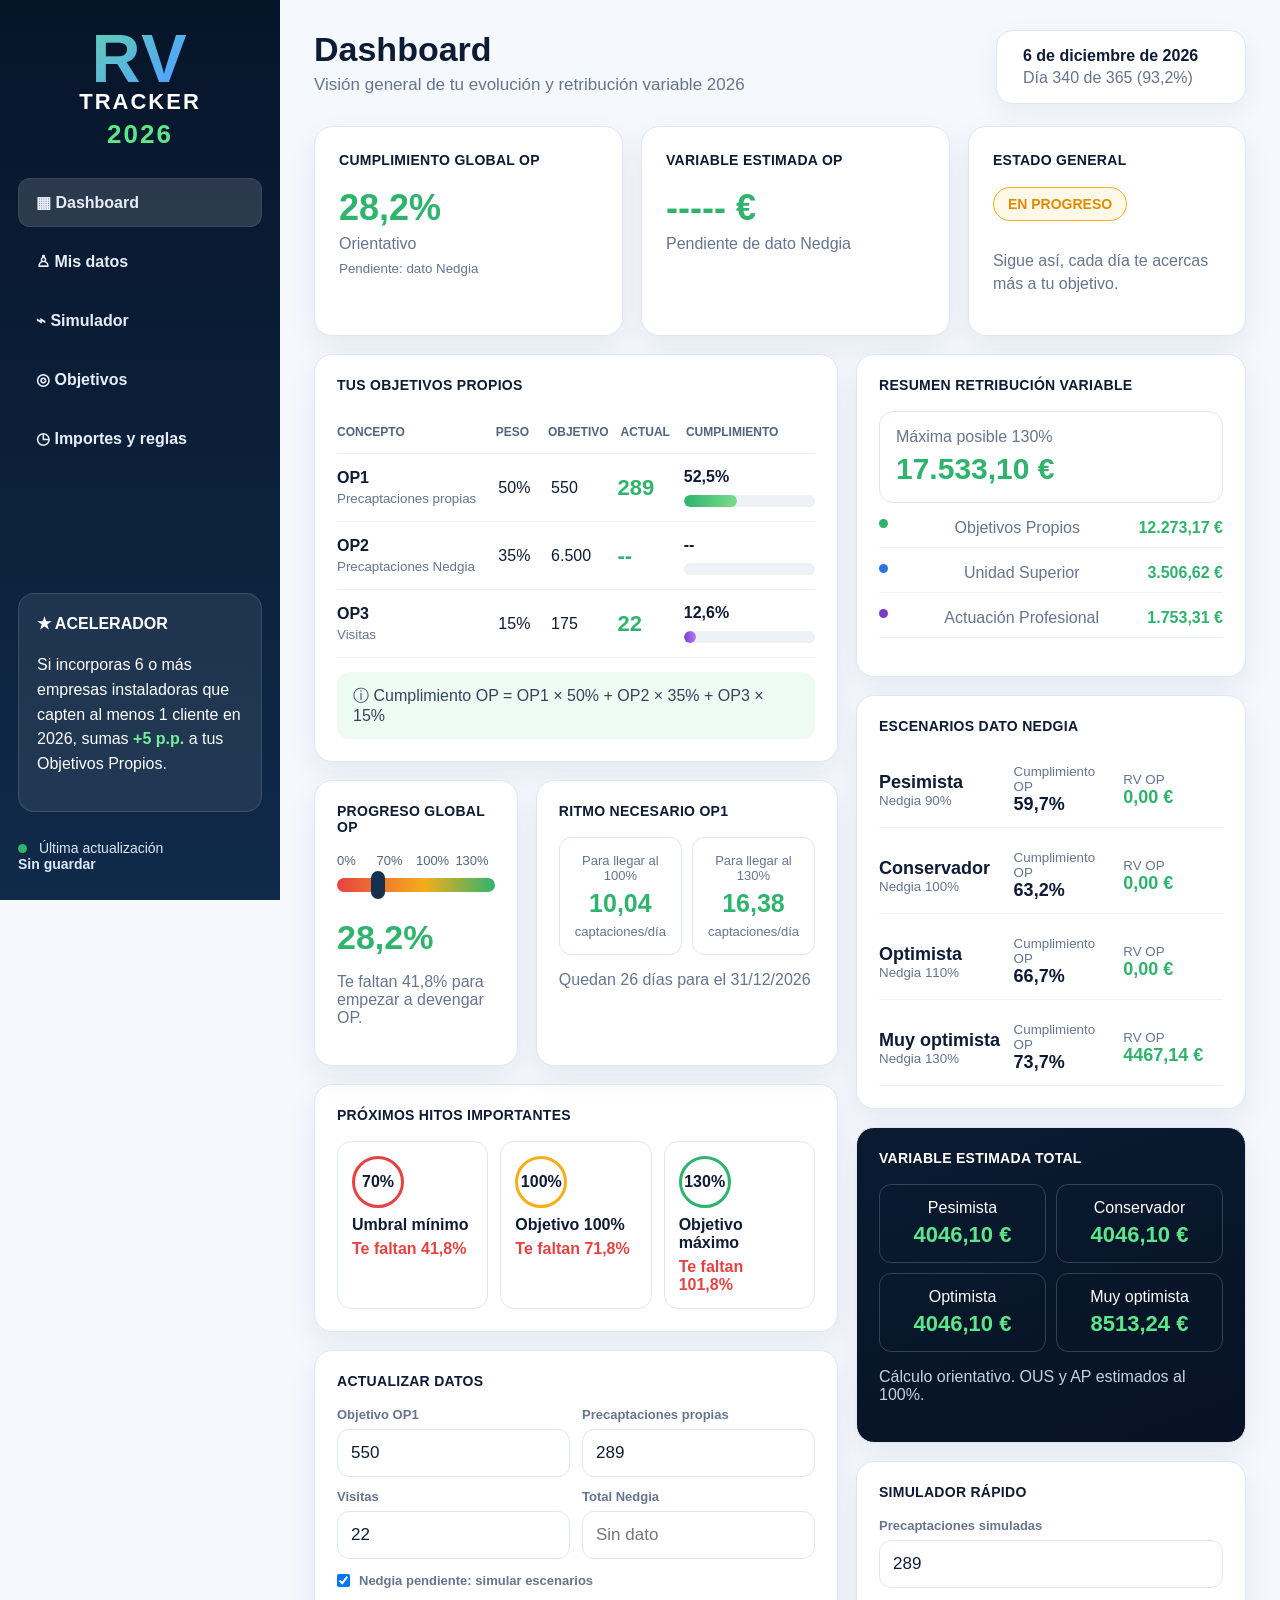
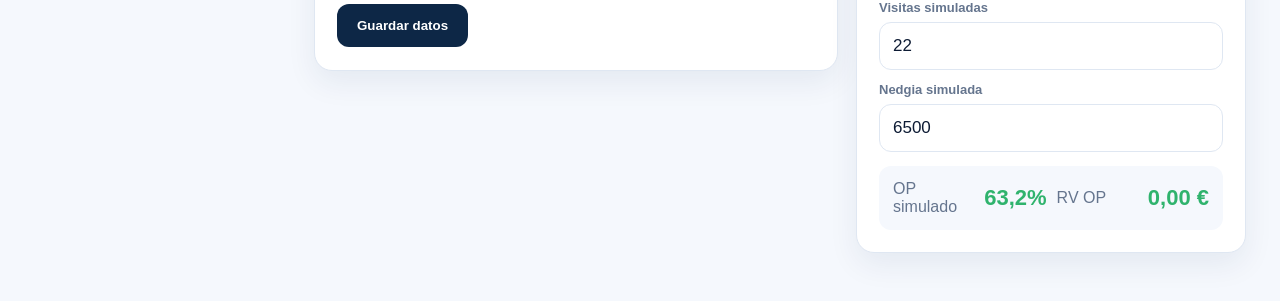
==== index.html @ 06a09317 "Add files via upload" ====
<!DOCTYPE html>
<html lang="es">
<head>
  <meta charset="UTF-8" />
  <meta name="viewport" content="width=device-width, initial-scale=1.0"/>
  <title>RV Tracker 2026</title>
  <link rel="stylesheet" href="style.css"/>
</head>
<body>
  <div class="layout">
    <aside class="sidebar">
      <div class="logo">
        <div class="rv">RV</div>
        <div>TRACKER</div>
        <span>2026</span>
      </div>

      <nav>
        <a class="active">▦ Dashboard</a>
        <a>♙ Mis datos</a>
        <a>⌁ Simulador</a>
        <a>◎ Objetivos</a>
        <a>◷ Importes y reglas</a>
      </nav>

      <div class="accelerator">
        <strong>★ ACELERADOR</strong>
        <p>Si incorporas 6 o más empresas instaladoras que capten al menos 1 cliente en 2026, sumas <b>+5 p.p.</b> a tus Objetivos Propios.</p>
      </div>

      <div class="updated">
        <span></span>
        Última actualización<br>
        <b id="lastUpdate">Sin guardar</b>
      </div>
    </aside>

    <main class="main">
      <header class="top">
        <div>
          <h1>Dashboard</h1>
          <p>Visión general de tu evolución y retribución variable 2026</p>
        </div>
        <div class="date-card">
          <strong id="todayText"></strong>
          <span id="yearProgress"></span>
        </div>
      </header>

      <section class="cards">
        <article class="card big-number">
          <span>CUMPLIMIENTO GLOBAL OP</span>
          <strong id="opGlobalCard">0%</strong>
          <p id="opGlobalSub">Orientativo</p>
          <small id="opGlobalPending">Pendiente: dato Nedgia</small>
        </article>

        <article class="card big-number">
          <span>VARIABLE ESTIMADA OP</span>
          <strong id="rvOp">----- €</strong>
          <p id="rvStatus">Pendiente de dato Nedgia</p>
        </article>

        <article class="card status-card">
          <span>ESTADO GENERAL</span>
          <strong id="statusBadge">EN PROGRESO</strong>
          <p id="statusText">Sigue así, cada día te acercas más a tu objetivo.</p>
        </article>
      </section>

      <section class="content">
        <div class="left">
          <article class="panel">
            <h2>Tus objetivos propios</h2>
            <div class="objectives">
              <div class="row header">
                <span>Concepto</span><span>Peso</span><span>Objetivo</span><span>Actual</span><span>Cumplimiento</span>
              </div>

              <div class="row">
                <div><b>OP1</b><small>Precaptaciones propias</small></div>
                <span>50%</span>
                <span id="op1TargetNow">550</span>
                <strong id="op1Now">289</strong>
                <div><b id="op1Pct">0%</b><div class="mini-bar"><i id="op1Fill"></i></div></div>
              </div>

              <div class="row">
                <div><b>OP2</b><small>Precaptaciones Nedgia</small></div>
                <span>35%</span>
                <span>6.500</span>
                <strong id="op2Now">--</strong>
                <div><b id="op2Pct">--</b><div class="mini-bar"><i id="op2Fill"></i></div></div>
              </div>

              <div class="row">
                <div><b>OP3</b><small>Visitas</small></div>
                <span>15%</span>
                <span>175</span>
                <strong id="op3Now">22</strong>
                <div><b id="op3Pct">0%</b><div class="mini-bar purple"><i id="op3Fill"></i></div></div>
              </div>
            </div>
            <div class="formula">ⓘ Cumplimiento OP = OP1 × 50% + OP2 × 35% + OP3 × 15%</div>
          </article>

          <section class="two">
            <article class="panel">
              <h2>Progreso global OP</h2>
              <div class="range">
                <span>0%</span><span>70%</span><span>100%</span><span>130%</span>
                <div class="range-bar"><i id="globalMarker"></i></div>
              </div>
              <strong class="huge" id="globalHuge">0%</strong>
              <p id="globalHelp">Estás avanzando hacia el umbral mínimo.</p>
            </article>

            <article class="panel">
              <h2>Ritmo necesario OP1</h2>
              <div class="rhythm">
                <div><span>Para llegar al 100%</span><strong id="daily100">0</strong><small>captaciones/día</small></div>
                <div><span>Para llegar al 130%</span><strong id="daily130">0</strong><small>captaciones/día</small></div>
              </div>
              <p id="daysLeft"></p>
            </article>
          </section>

          <article class="panel">
            <h2>Próximos hitos importantes</h2>
            <div class="milestones">
              <div><b>70%</b><span>Umbral mínimo</span><strong id="miss70">--</strong></div>
              <div><b>100%</b><span>Objetivo 100%</span><strong id="miss100">--</strong></div>
              <div><b>130%</b><span>Objetivo máximo</span><strong id="miss130">--</strong></div>
            </div>
          </article>

          <article class="panel">
            <h2>Actualizar datos</h2>
            <div class="inputs inputs-four">
              <label>Objetivo OP1
                <input id="op1TargetEdit" type="number" min="1" value="550">
              </label>
              <label>Precaptaciones propias
                <input id="op1Actual" type="number" min="0" value="289">
              </label>
              <label>Visitas
                <input id="op3Actual" type="number" min="0" value="22">
              </label>
              <label>Total Nedgia
                <input id="op2Actual" type="number" min="0" placeholder="Sin dato">
              </label>
            </div>

            <label class="check">
              <input id="nedgiaPendiente" type="checkbox" checked>
              Nedgia pendiente: simular escenarios
            </label>

            <div class="save-row">
              <button id="saveBtn" type="button">Guardar datos</button>
              <span id="saveMessage" class="save-message" aria-live="polite"></span>
            </div>
          </article>
        </div>

        <aside class="right">
          <article class="panel">
            <h2>Resumen retribución variable</h2>
            <div class="max-money">
              <span>Máxima posible 130%</span>
              <strong>17.533,10 €</strong>
            </div>
            <div class="breakdown">
              <p><span class="dot green"></span>Objetivos Propios <b>12.273,17 €</b></p>
              <p><span class="dot blue"></span>Unidad Superior <b>3.506,62 €</b></p>
              <p><span class="dot purple-dot"></span>Actuación Profesional <b>1.753,31 €</b></p>
            </div>
          </article>

          <article class="panel">
            <h2>Escenarios dato Nedgia</h2>
            <div id="scenarios" class="scenario-list"></div>
          </article>

          <article class="panel dark">
            <h2>Variable estimada total</h2>
            <div id="totalScenarios" class="total-grid"></div>
            <p>Cálculo orientativo. OUS y AP estimados al 100%.</p>
          </article>

          <article class="panel">
            <h2>Simulador rápido</h2>
            <div class="inputs one">
              <label>Precaptaciones simuladas<input id="simOp1" type="number" min="0" value="289"></label>
              <label>Visitas simuladas<input id="simOp3" type="number" min="0" value="22"></label>
              <label>Nedgia simulada<input id="simOp2" type="number" min="0" value="6500"></label>
            </div>
            <div class="sim-result">
              <span>OP simulado</span><strong id="simPct">0%</strong>
              <span>RV OP</span><strong id="simRv">0 €</strong>
            </div>
          </article>
        </aside>
      </section>
    </main>
  </div>

  <script src="app.js"></script>
</body>
</html>
---- style.css ----
:root{
  --navy:#08192d; --navy2:#0d2746; --bg:#f5f8fd; --card:#ffffff;
  --text:#0d1b34; --muted:#65758e; --line:#dfe7f2;
  --green:#2fb36d; --green2:#7bdc8c; --blue:#2f74dd; --purple:#7b3cc4;
  --yellow:#f6ad1b; --red:#e64242;
}
*{box-sizing:border-box}
body{margin:0;font-family:Inter,Segoe UI,Arial,sans-serif;background:var(--bg);color:var(--text)}
.layout{display:flex;min-height:100vh}
.sidebar{
  width:280px;background:linear-gradient(180deg,#071529,#102a4a);color:#fff;padding:28px 18px;
  display:flex;flex-direction:column;gap:28px;position:sticky;top:0;height:100vh
}
.logo{text-align:center;font-weight:900;letter-spacing:2px;font-size:22px}
.logo .rv{font-size:68px;line-height:.9;background:linear-gradient(135deg,#6ee58b,#4fa2ff 70%);-webkit-background-clip:text;color:transparent}
.logo span{display:block;color:#5de58a;font-size:26px;margin-top:4px}
nav{display:grid;gap:10px}
nav a{padding:15px 18px;border-radius:12px;color:#e7eef9;text-decoration:none;font-weight:650}
nav a.active{background:rgba(255,255,255,.14);box-shadow:inset 0 0 0 1px rgba(255,255,255,.08)}
.accelerator{margin-top:auto;background:rgba(255,255,255,.08);border:1px solid rgba(255,255,255,.12);border-radius:16px;padding:18px;line-height:1.55}
.accelerator b{color:#74ee9c}
.updated{font-size:14px;color:#dce8f8}
.updated span{display:inline-block;width:9px;height:9px;background:var(--green);border-radius:50%;margin-right:8px}
.main{flex:1;padding:30px 34px;overflow:auto}
.top{display:flex;justify-content:space-between;gap:18px;align-items:flex-start;margin-bottom:22px}
h1{font-size:34px;margin:0 0 6px}
.top p{margin:0;color:var(--muted);font-size:17px}
.date-card{background:#fff;border:1px solid var(--line);box-shadow:0 8px 24px rgba(15,40,80,.06);border-radius:16px;padding:16px 26px;min-width:250px}
.date-card span{display:block;color:var(--muted);margin-top:4px}
.cards{display:grid;grid-template-columns:1fr 1fr .9fr;gap:18px;margin-bottom:18px}
.card,.panel{background:var(--card);border:1px solid var(--line);border-radius:18px;box-shadow:0 12px 30px rgba(15,40,80,.07)}
.card{padding:24px}
.card span,.panel h2{font-size:14px;text-transform:uppercase;font-weight:850;letter-spacing:.02em}
.big-number strong{display:block;font-size:36px;color:var(--green);margin:18px 0 6px}
.big-number p,.big-number small{color:var(--muted);display:block;margin:0 0 8px}
.status-card strong{display:inline-block;margin:18px 0 12px;padding:8px 14px;border:1px solid var(--yellow);border-radius:999px;color:#e28a00;background:#fff9e8;font-size:14px}
.status-card p{color:var(--muted);line-height:1.45}
.content{display:grid;grid-template-columns:minmax(0,1fr) 390px;gap:18px}
.panel{padding:22px;margin-bottom:18px}
.panel h2{margin:0 0 18px}
.objectives{display:grid}
.row{display:grid;grid-template-columns:1.65fr .45fr .6fr .6fr 1.45fr;align-items:center;gap:12px;padding:14px 0;border-bottom:1px solid #edf2f8}
.row.header{color:#52657f;text-transform:uppercase;font-size:12px;font-weight:800}
.row small{display:block;color:var(--muted);margin-top:4px}
.row strong{font-size:22px;color:var(--green)}
.mini-bar{height:12px;background:#eef2f7;border-radius:999px;overflow:hidden;margin-top:9px}
.mini-bar i{display:block;height:100%;background:linear-gradient(90deg,var(--green),var(--green2));border-radius:999px;width:0}
.mini-bar.purple i{background:linear-gradient(90deg,var(--purple),#b47cff)}
.formula{margin-top:14px;padding:14px 16px;background:#eefbf3;border-radius:12px;color:#33445b}
.two{display:grid;grid-template-columns:1fr 1fr;gap:18px}
.range{display:grid;grid-template-columns:repeat(4,1fr);gap:0;color:#52657f;font-size:13px}
.range-bar{grid-column:1/-1;height:14px;background:linear-gradient(90deg,var(--red),var(--yellow) 55%,var(--green));border-radius:999px;margin-top:10px;position:relative}
.range-bar i{position:absolute;top:-7px;width:14px;height:28px;background:#163150;border-radius:8px;left:0}
.huge{display:block;font-size:34px;color:var(--green);margin-top:26px}
.panel p{color:var(--muted)}
.rhythm{display:grid;grid-template-columns:1fr 1fr;gap:10px}
.rhythm div{border:1px solid var(--line);border-radius:12px;padding:15px;text-align:center}
.rhythm span,.rhythm small{display:block;color:var(--muted);font-size:13px}
.rhythm strong{display:block;color:var(--green);font-size:25px;margin:6px 0}
.milestones{display:grid;grid-template-columns:repeat(3,1fr);gap:12px}
.milestones div{border:1px solid var(--line);border-radius:14px;padding:14px}
.milestones b{display:inline-grid;place-items:center;width:52px;height:52px;border:3px solid var(--green);border-radius:50%;margin-right:10px}
.milestones div:first-child b{border-color:var(--red)}
.milestones div:nth-child(2) b{border-color:var(--yellow)}
.milestones span{display:block;font-weight:800;margin-top:8px}
.milestones strong{display:block;color:var(--red);margin-top:6px}
.inputs{display:grid;grid-template-columns:repeat(3,1fr);gap:12px}
.inputs.inputs-four{grid-template-columns:repeat(4,1fr)}
.inputs.one{grid-template-columns:1fr}
label{font-size:13px;color:var(--muted);font-weight:700}
input{width:100%;margin-top:7px;border:1px solid var(--line);border-radius:12px;padding:13px;font-size:17px;color:var(--text);outline:0}
input:focus{border-color:var(--blue)}
input.invalid{border-color:var(--red);background:#fff6f6}
.check{display:flex;align-items:center;gap:9px;margin:14px 0}
.check input{width:auto;margin:0}
.save-row{display:flex;align-items:center;gap:12px;min-height:46px}
button{border:0;background:var(--navy2);color:#fff;border-radius:12px;padding:14px 20px;font-weight:850;cursor:pointer}
button.saved{background:var(--green)}
.save-message{font-size:14px;font-weight:800;color:var(--green)}
.save-message.error{color:var(--red)}
.max-money{border:1px solid var(--line);border-radius:14px;padding:16px}
.max-money span{display:block;color:var(--muted)}
.max-money strong{display:block;color:var(--green);font-size:30px;margin-top:6px}
.breakdown p{display:flex;justify-content:space-between;border-bottom:1px solid #edf2f8;padding-bottom:10px}
.breakdown b{color:var(--green)}
.dot{display:inline-block;width:9px;height:9px;border-radius:50%;margin-right:8px}
.green{background:var(--green)}
.blue{background:var(--blue)}
.purple-dot{background:var(--purple)}
.scenario-list{display:grid;gap:10px}
.scenario{display:grid;grid-template-columns:1fr .8fr .8fr;gap:10px;align-items:center;border-bottom:1px solid #edf2f8;padding:12px 0}
.scenario small{display:block;color:var(--muted)}
.scenario b{font-size:18px}
.scenario .money{color:var(--green)}
.dark{background:linear-gradient(160deg,#0a1b31,#071224);color:#fff}
.dark p{color:#c6d2e0}
.total-grid{display:grid;grid-template-columns:repeat(2,1fr);gap:10px}
.total-grid div{border:1px solid rgba(255,255,255,.18);border-radius:12px;padding:14px;text-align:center}
.total-grid strong{display:block;color:#5de58a;font-size:22px;margin-top:5px}
.sim-result{display:grid;grid-template-columns:1fr auto 1fr auto;gap:10px;align-items:center;margin-top:14px;background:#f5f8fd;border-radius:12px;padding:14px}
.sim-result span{color:var(--muted)}
.sim-result strong{font-size:22px;color:var(--green)}
@media(max-width:1300px){.inputs.inputs-four{grid-template-columns:repeat(2,1fr)}}
@media(max-width:1100px){
  .sidebar{display:none}
  .content,.cards,.two{grid-template-columns:1fr}
  .main{padding:20px}
  .inputs,.inputs.inputs-four,.milestones{grid-template-columns:1fr}
  .top{display:block}
  .date-card{margin-top:14px}
  .row{grid-template-columns:1fr}
  .row.header{display:none}
}
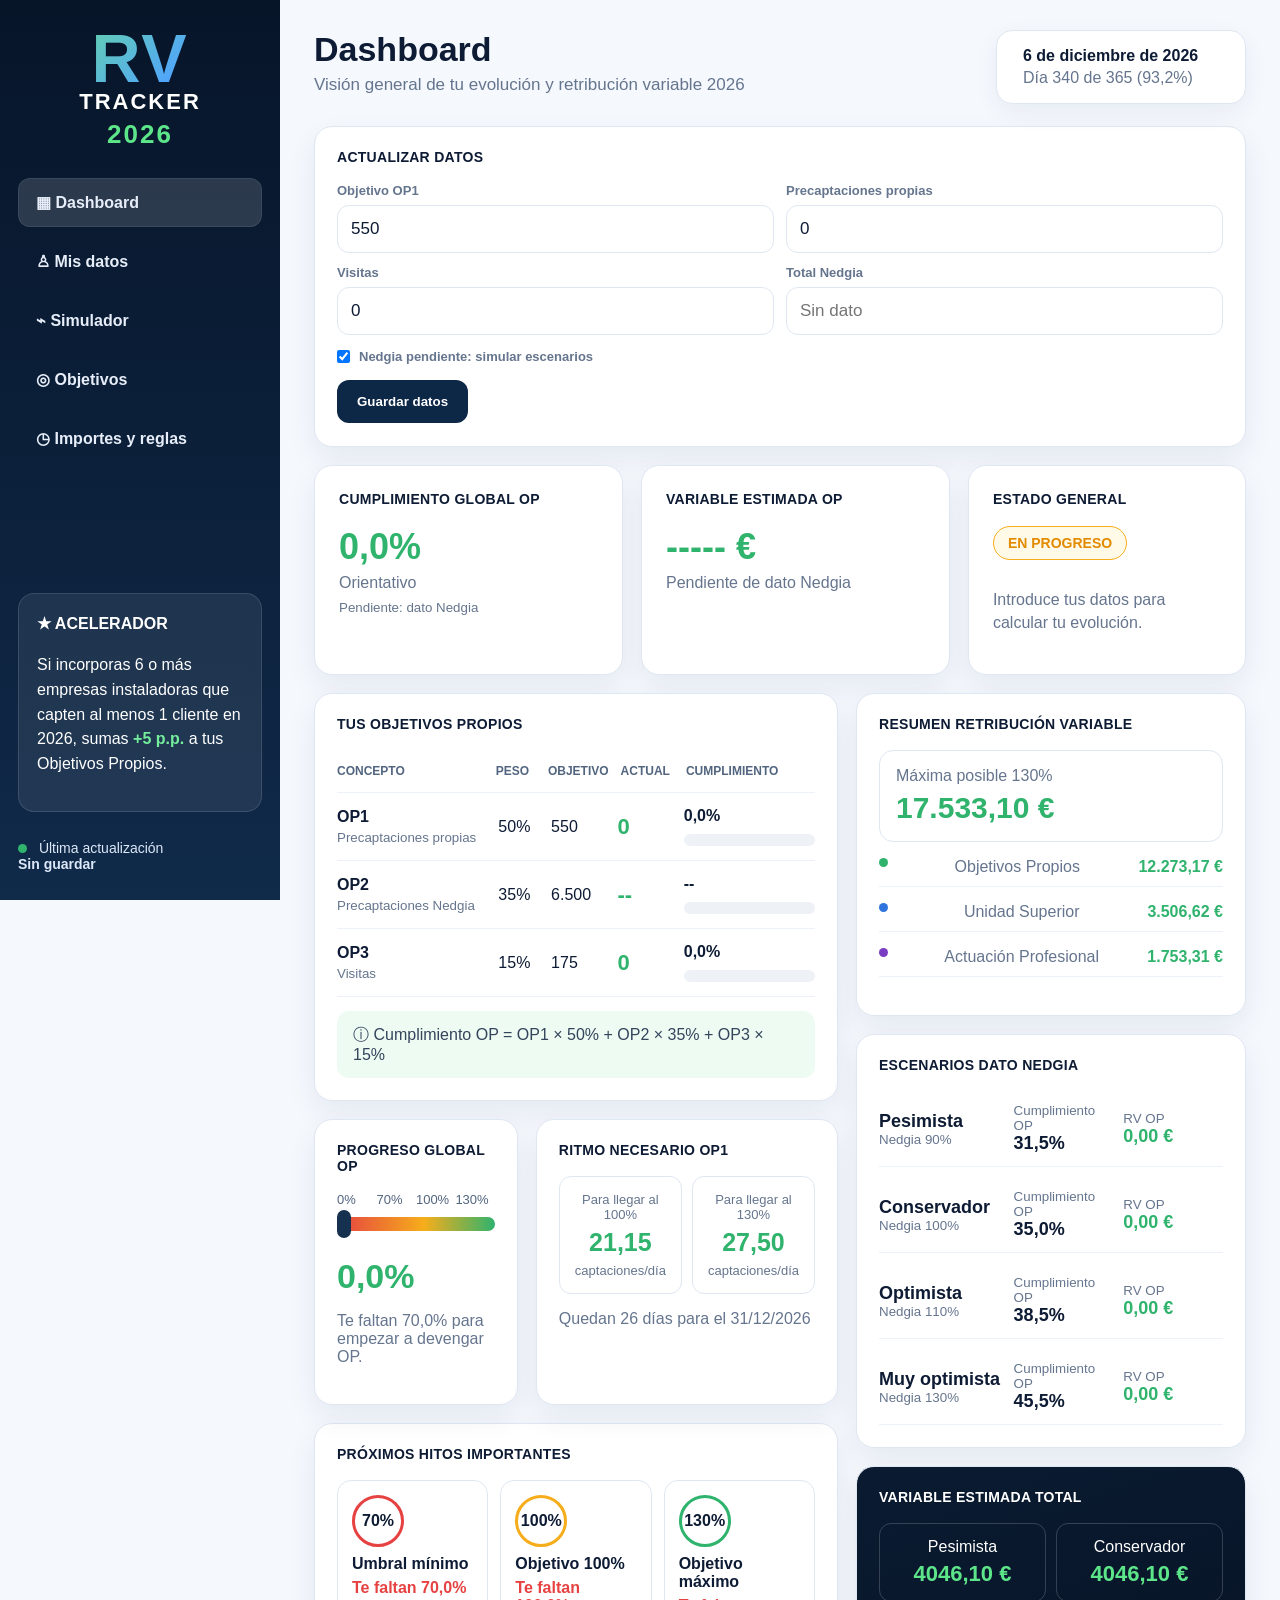
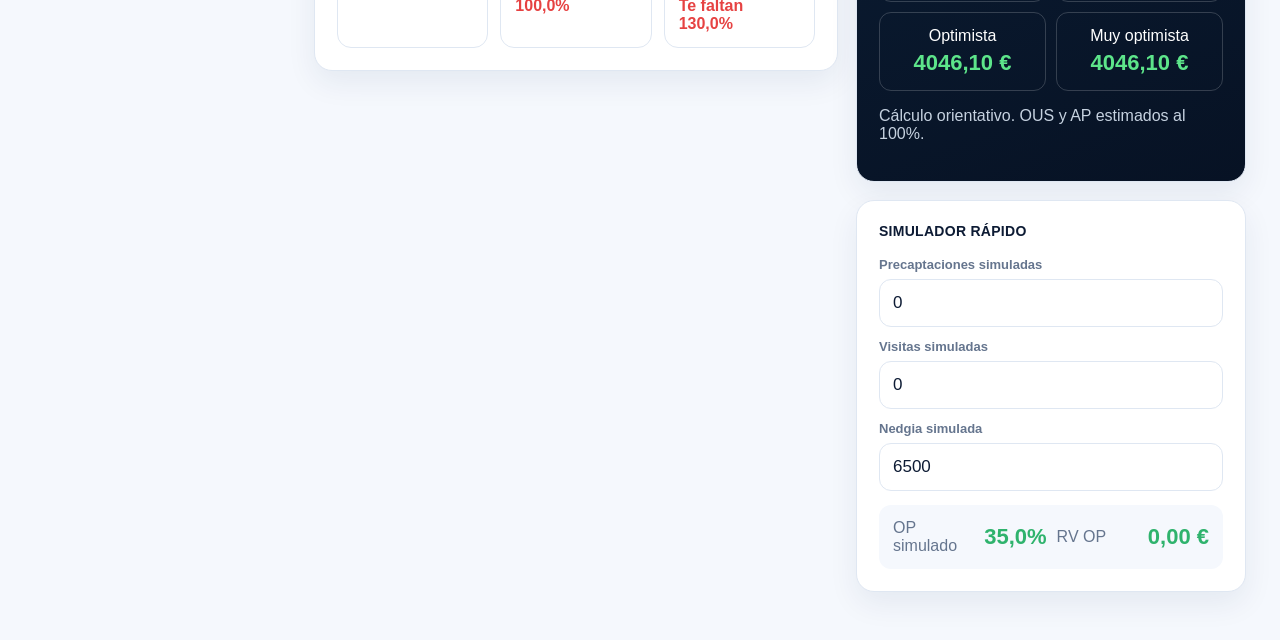
==== commit 442447be: "Improve HTML formatting and structure Refactor HTML structure for better readability and organizatio" ====
--- a/index.html
+++ b/index.html
@@ -6,8 +6,10 @@
   <title>RV Tracker 2026</title>
   <link rel="stylesheet" href="style.css"/>
 </head>
+
 <body>
   <div class="layout">
+
     <aside class="sidebar">
       <div class="logo">
         <div class="rv">RV</div>
@@ -25,7 +27,10 @@
 
       <div class="accelerator">
         <strong>★ ACELERADOR</strong>
-        <p>Si incorporas 6 o más empresas instaladoras que capten al menos 1 cliente en 2026, sumas <b>+5 p.p.</b> a tus Objetivos Propios.</p>
+        <p>
+          Si incorporas 6 o más empresas instaladoras que capten al menos
+          1 cliente en 2026, sumas <b>+5 p.p.</b> a tus Objetivos Propios.
+        </p>
       </div>
 
       <div class="updated">
@@ -35,176 +40,451 @@
       </div>
     </aside>
 
+
     <main class="main">
+
+      <!-- CABECERA -->
       <header class="top">
         <div>
           <h1>Dashboard</h1>
           <p>Visión general de tu evolución y retribución variable 2026</p>
         </div>
+
         <div class="date-card">
           <strong id="todayText"></strong>
           <span id="yearProgress"></span>
         </div>
       </header>
 
+
+      <!-- ACTUALIZAR DATOS - AHORA ARRIBA -->
+      <article class="panel">
+        <h2>Actualizar datos</h2>
+
+        <div class="inputs inputs-four">
+
+          <label>
+            Objetivo OP1
+            <input
+              id="op1TargetEdit"
+              type="number"
+              min="1"
+              value="0"
+            >
+          </label>
+
+          <label>
+            Precaptaciones propias
+            <input
+              id="op1Actual"
+              type="number"
+              min="0"
+              value="0"
+            >
+          </label>
+
+          <label>
+            Visitas
+            <input
+              id="op3Actual"
+              type="number"
+              min="0"
+              value="0"
+            >
+          </label>
+
+          <label>
+            Total Nedgia
+            <input
+              id="op2Actual"
+              type="number"
+              min="0"
+              placeholder="Sin dato"
+            >
+          </label>
+
+        </div>
+
+        <label class="check">
+          <input
+            id="nedgiaPendiente"
+            type="checkbox"
+            checked
+          >
+          Nedgia pendiente: simular escenarios
+        </label>
+
+        <div class="save-row">
+          <button id="saveBtn" type="button">
+            Guardar datos
+          </button>
+
+          <span
+            id="saveMessage"
+            class="save-message"
+            aria-live="polite"
+          ></span>
+        </div>
+      </article>
+
+
+      <!-- TARJETAS PRINCIPALES -->
       <section class="cards">
+
         <article class="card big-number">
           <span>CUMPLIMIENTO GLOBAL OP</span>
           <strong id="opGlobalCard">0%</strong>
           <p id="opGlobalSub">Orientativo</p>
-          <small id="opGlobalPending">Pendiente: dato Nedgia</small>
+          <small id="opGlobalPending">
+            Pendiente: dato Nedgia
+          </small>
         </article>
 
         <article class="card big-number">
           <span>VARIABLE ESTIMADA OP</span>
           <strong id="rvOp">----- €</strong>
-          <p id="rvStatus">Pendiente de dato Nedgia</p>
+          <p id="rvStatus">
+            Pendiente de dato Nedgia
+          </p>
         </article>
 
         <article class="card status-card">
           <span>ESTADO GENERAL</span>
-          <strong id="statusBadge">EN PROGRESO</strong>
-          <p id="statusText">Sigue así, cada día te acercas más a tu objetivo.</p>
+          <strong id="statusBadge">
+            EN PROGRESO
+          </strong>
+          <p id="statusText">
+            Introduce tus datos para calcular tu evolución.
+          </p>
         </article>
+
       </section>
 
+
       <section class="content">
+
         <div class="left">
+
+          <!-- OBJETIVOS -->
           <article class="panel">
+
             <h2>Tus objetivos propios</h2>
+
             <div class="objectives">
+
               <div class="row header">
-                <span>Concepto</span><span>Peso</span><span>Objetivo</span><span>Actual</span><span>Cumplimiento</span>
-              </div>
-
+                <span>Concepto</span>
+                <span>Peso</span>
+                <span>Objetivo</span>
+                <span>Actual</span>
+                <span>Cumplimiento</span>
+              </div>
+
+
+              <!-- OP1 -->
               <div class="row">
-                <div><b>OP1</b><small>Precaptaciones propias</small></div>
+
+                <div>
+                  <b>OP1</b>
+                  <small>Precaptaciones propias</small>
+                </div>
+
                 <span>50%</span>
-                <span id="op1TargetNow">550</span>
-                <strong id="op1Now">289</strong>
-                <div><b id="op1Pct">0%</b><div class="mini-bar"><i id="op1Fill"></i></div></div>
-              </div>
-
+
+                <span id="op1TargetNow">0</span>
+
+                <strong id="op1Now">0</strong>
+
+                <div>
+                  <b id="op1Pct">0%</b>
+
+                  <div class="mini-bar">
+                    <i id="op1Fill"></i>
+                  </div>
+                </div>
+
+              </div>
+
+
+              <!-- OP2 -->
               <div class="row">
-                <div><b>OP2</b><small>Precaptaciones Nedgia</small></div>
+
+                <div>
+                  <b>OP2</b>
+                  <small>Precaptaciones Nedgia</small>
+                </div>
+
                 <span>35%</span>
+
                 <span>6.500</span>
+
                 <strong id="op2Now">--</strong>
-                <div><b id="op2Pct">--</b><div class="mini-bar"><i id="op2Fill"></i></div></div>
-              </div>
-
+
+                <div>
+                  <b id="op2Pct">--</b>
+
+                  <div class="mini-bar">
+                    <i id="op2Fill"></i>
+                  </div>
+                </div>
+
+              </div>
+
+
+              <!-- OP3 -->
               <div class="row">
-                <div><b>OP3</b><small>Visitas</small></div>
+
+                <div>
+                  <b>OP3</b>
+                  <small>Visitas</small>
+                </div>
+
                 <span>15%</span>
+
                 <span>175</span>
-                <strong id="op3Now">22</strong>
-                <div><b id="op3Pct">0%</b><div class="mini-bar purple"><i id="op3Fill"></i></div></div>
-              </div>
-            </div>
-            <div class="formula">ⓘ Cumplimiento OP = OP1 × 50% + OP2 × 35% + OP3 × 15%</div>
-          </article>
-
+
+                <strong id="op3Now">0</strong>
+
+                <div>
+                  <b id="op3Pct">0%</b>
+
+                  <div class="mini-bar purple">
+                    <i id="op3Fill"></i>
+                  </div>
+                </div>
+
+              </div>
+
+            </div>
+
+            <div class="formula">
+              ⓘ Cumplimiento OP =
+              OP1 × 50% + OP2 × 35% + OP3 × 15%
+            </div>
+
+          </article>
+
+
+          <!-- PROGRESO + RITMO -->
           <section class="two">
+
             <article class="panel">
+
               <h2>Progreso global OP</h2>
+
               <div class="range">
-                <span>0%</span><span>70%</span><span>100%</span><span>130%</span>
-                <div class="range-bar"><i id="globalMarker"></i></div>
-              </div>
-              <strong class="huge" id="globalHuge">0%</strong>
-              <p id="globalHelp">Estás avanzando hacia el umbral mínimo.</p>
+                <span>0%</span>
+                <span>70%</span>
+                <span>100%</span>
+                <span>130%</span>
+
+                <div class="range-bar">
+                  <i id="globalMarker"></i>
+                </div>
+              </div>
+
+              <strong
+                class="huge"
+                id="globalHuge"
+              >
+                0%
+              </strong>
+
+              <p id="globalHelp">
+                Introduce tus datos para comenzar.
+              </p>
+
             </article>
 
+
             <article class="panel">
+
               <h2>Ritmo necesario OP1</h2>
+
               <div class="rhythm">
-                <div><span>Para llegar al 100%</span><strong id="daily100">0</strong><small>captaciones/día</small></div>
-                <div><span>Para llegar al 130%</span><strong id="daily130">0</strong><small>captaciones/día</small></div>
-              </div>
+
+                <div>
+                  <span>Para llegar al 100%</span>
+                  <strong id="daily100">0</strong>
+                  <small>captaciones/día</small>
+                </div>
+
+                <div>
+                  <span>Para llegar al 130%</span>
+                  <strong id="daily130">0</strong>
+                  <small>captaciones/día</small>
+                </div>
+
+              </div>
+
               <p id="daysLeft"></p>
+
             </article>
+
           </section>
 
+
+          <!-- HITOS -->
           <article class="panel">
+
             <h2>Próximos hitos importantes</h2>
+
             <div class="milestones">
-              <div><b>70%</b><span>Umbral mínimo</span><strong id="miss70">--</strong></div>
-              <div><b>100%</b><span>Objetivo 100%</span><strong id="miss100">--</strong></div>
-              <div><b>130%</b><span>Objetivo máximo</span><strong id="miss130">--</strong></div>
-            </div>
-          </article>
-
+
+              <div>
+                <b>70%</b>
+                <span>Umbral mínimo</span>
+                <strong id="miss70">--</strong>
+              </div>
+
+              <div>
+                <b>100%</b>
+                <span>Objetivo 100%</span>
+                <strong id="miss100">--</strong>
+              </div>
+
+              <div>
+                <b>130%</b>
+                <span>Objetivo máximo</span>
+                <strong id="miss130">--</strong>
+              </div>
+
+            </div>
+
+          </article>
+
+        </div>
+
+
+        <!-- COLUMNA DERECHA -->
+        <aside class="right">
+
+          <!-- RESUMEN RV -->
           <article class="panel">
-            <h2>Actualizar datos</h2>
-            <div class="inputs inputs-four">
-              <label>Objetivo OP1
-                <input id="op1TargetEdit" type="number" min="1" value="550">
-              </label>
-              <label>Precaptaciones propias
-                <input id="op1Actual" type="number" min="0" value="289">
-              </label>
-              <label>Visitas
-                <input id="op3Actual" type="number" min="0" value="22">
-              </label>
-              <label>Total Nedgia
-                <input id="op2Actual" type="number" min="0" placeholder="Sin dato">
-              </label>
-            </div>
-
-            <label class="check">
-              <input id="nedgiaPendiente" type="checkbox" checked>
-              Nedgia pendiente: simular escenarios
-            </label>
-
-            <div class="save-row">
-              <button id="saveBtn" type="button">Guardar datos</button>
-              <span id="saveMessage" class="save-message" aria-live="polite"></span>
-            </div>
-          </article>
-        </div>
-
-        <aside class="right">
-          <article class="panel">
+
             <h2>Resumen retribución variable</h2>
+
             <div class="max-money">
               <span>Máxima posible 130%</span>
               <strong>17.533,10 €</strong>
             </div>
+
             <div class="breakdown">
-              <p><span class="dot green"></span>Objetivos Propios <b>12.273,17 €</b></p>
-              <p><span class="dot blue"></span>Unidad Superior <b>3.506,62 €</b></p>
-              <p><span class="dot purple-dot"></span>Actuación Profesional <b>1.753,31 €</b></p>
-            </div>
-          </article>
-
+
+              <p>
+                <span class="dot green"></span>
+                Objetivos Propios
+                <b>12.273,17 €</b>
+              </p>
+
+              <p>
+                <span class="dot blue"></span>
+                Unidad Superior
+                <b>3.506,62 €</b>
+              </p>
+
+              <p>
+                <span class="dot purple-dot"></span>
+                Actuación Profesional
+                <b>1.753,31 €</b>
+              </p>
+
+            </div>
+
+          </article>
+
+
+          <!-- ESCENARIOS NEDGIA -->
           <article class="panel">
+
             <h2>Escenarios dato Nedgia</h2>
-            <div id="scenarios" class="scenario-list"></div>
-          </article>
-
+
+            <div
+              id="scenarios"
+              class="scenario-list"
+            ></div>
+
+          </article>
+
+
+          <!-- VARIABLE TOTAL -->
           <article class="panel dark">
+
             <h2>Variable estimada total</h2>
-            <div id="totalScenarios" class="total-grid"></div>
-            <p>Cálculo orientativo. OUS y AP estimados al 100%.</p>
-          </article>
-
+
+            <div
+              id="totalScenarios"
+              class="total-grid"
+            ></div>
+
+            <p>
+              Cálculo orientativo.
+              OUS y AP estimados al 100%.
+            </p>
+
+          </article>
+
+
+          <!-- SIMULADOR -->
           <article class="panel">
+
             <h2>Simulador rápido</h2>
+
             <div class="inputs one">
-              <label>Precaptaciones simuladas<input id="simOp1" type="number" min="0" value="289"></label>
-              <label>Visitas simuladas<input id="simOp3" type="number" min="0" value="22"></label>
-              <label>Nedgia simulada<input id="simOp2" type="number" min="0" value="6500"></label>
-            </div>
+
+              <label>
+                Precaptaciones simuladas
+                <input
+                  id="simOp1"
+                  type="number"
+                  min="0"
+                  value="0"
+                >
+              </label>
+
+              <label>
+                Visitas simuladas
+                <input
+                  id="simOp3"
+                  type="number"
+                  min="0"
+                  value="0"
+                >
+              </label>
+
+              <label>
+                Nedgia simulada
+                <input
+                  id="simOp2"
+                  type="number"
+                  min="0"
+                  value="6500"
+                >
+              </label>
+
+            </div>
+
             <div class="sim-result">
-              <span>OP simulado</span><strong id="simPct">0%</strong>
-              <span>RV OP</span><strong id="simRv">0 €</strong>
-            </div>
-          </article>
+
+              <span>OP simulado</span>
+              <strong id="simPct">0%</strong>
+
+              <span>RV OP</span>
+              <strong id="simRv">0 €</strong>
+
+            </div>
+
+          </article>
+
         </aside>
+
       </section>
+
     </main>
+
   </div>
 
   <script src="app.js"></script>
+
 </body>
 </html>
